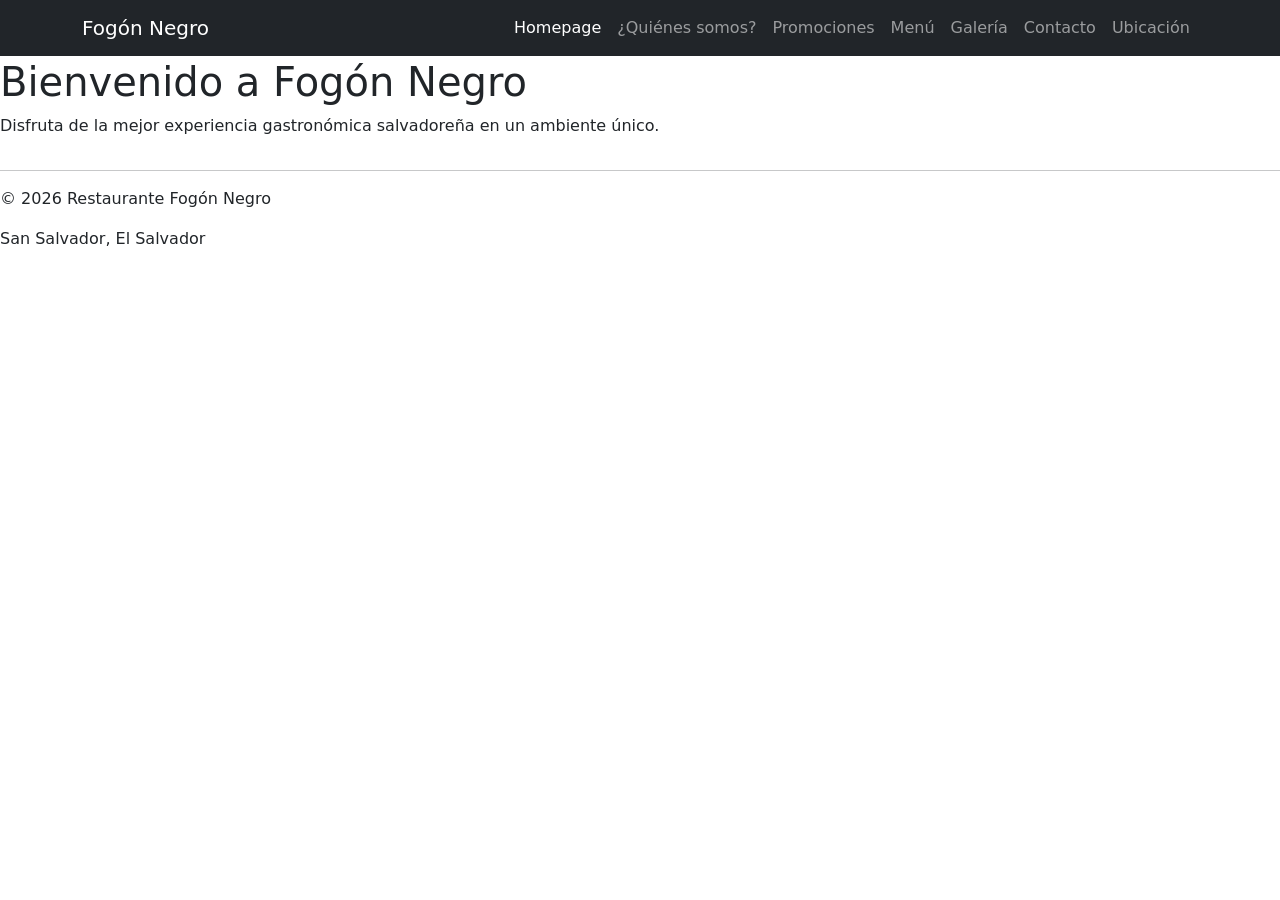
==== index.html @ 7ad45046 "Add files via upload" ====
<!DOCTYPE html>
<html lang="es">

<head>
<meta charset="UTF-8">
<title>Fogón Negro 🔥</title>
<link href="https://cdn.jsdelivr.net/npm/bootstrap@5.3.8/dist/css/bootstrap.min.css" rel="stylesheet">
</head>

<body>

<header>

<img src="img/logo.png" alt="Logo Fogón Negro" width="120">

<!--Abner Díaz Nav-->
<body class="d-flex flex-column min-vh-100">
    <nav class="navbar navbar-expand-lg navbar-dark bg-dark fixed-top">
  <div class="container">
    
    <a class="navbar-brand" href="index.html">Fogón Negro</a>

    <button class="navbar-toggler" type="button" 
        data-bs-toggle="collapse" 
        data-bs-target="#navbarNav">
        <span class="navbar-toggler-icon"></span>
    </button>

    <div class="collapse navbar-collapse" id="navbarNav">
      <ul class="navbar-nav ms-auto">
        <li class="nav-item">
          <a class="nav-link active" href="index.html">Homepage</a>
        </li>
        <li class="nav-item">
          <a class="nav-link" target="_blank" href="quienes-somos.html">¿Quiénes somos?</a>
        </li>
        <li class="nav-item">
          <a class="nav-link" target="_blank" href="promociones.html">Promociones</a>
        </li>
        <li class="nav-item">
          <a class="nav-link" target="_blank" href="menu.html">Menú</a>
        </li>
        <li class="nav-item">
          <a class="nav-link" target="_blank" href="galeria.html">Galería</a>
        </li>
        <li class="nav-item">
          <a class="nav-link" target="_blank" href="contacto.html">Contacto</a>
        </li>
        <li class="nav-item">
            <a class="nav-link" target="_blank" href="ubicación.html">Ubicación</a>
        </li>
      </ul>
    </div>

  </div>
</nav>

<hr> <!-- Separador visual después del menú de navegación -->

</header>

<h1>Bienvenido a Fogón Negro</h1>

<p>
Disfruta de la mejor experiencia gastronómica salvadoreña en un ambiente único.
</p>

<footer>

<hr>

<p>© 2026 Restaurante Fogón Negro</p>
<p>San Salvador, El Salvador</p>

</footer>

</body>
</html>
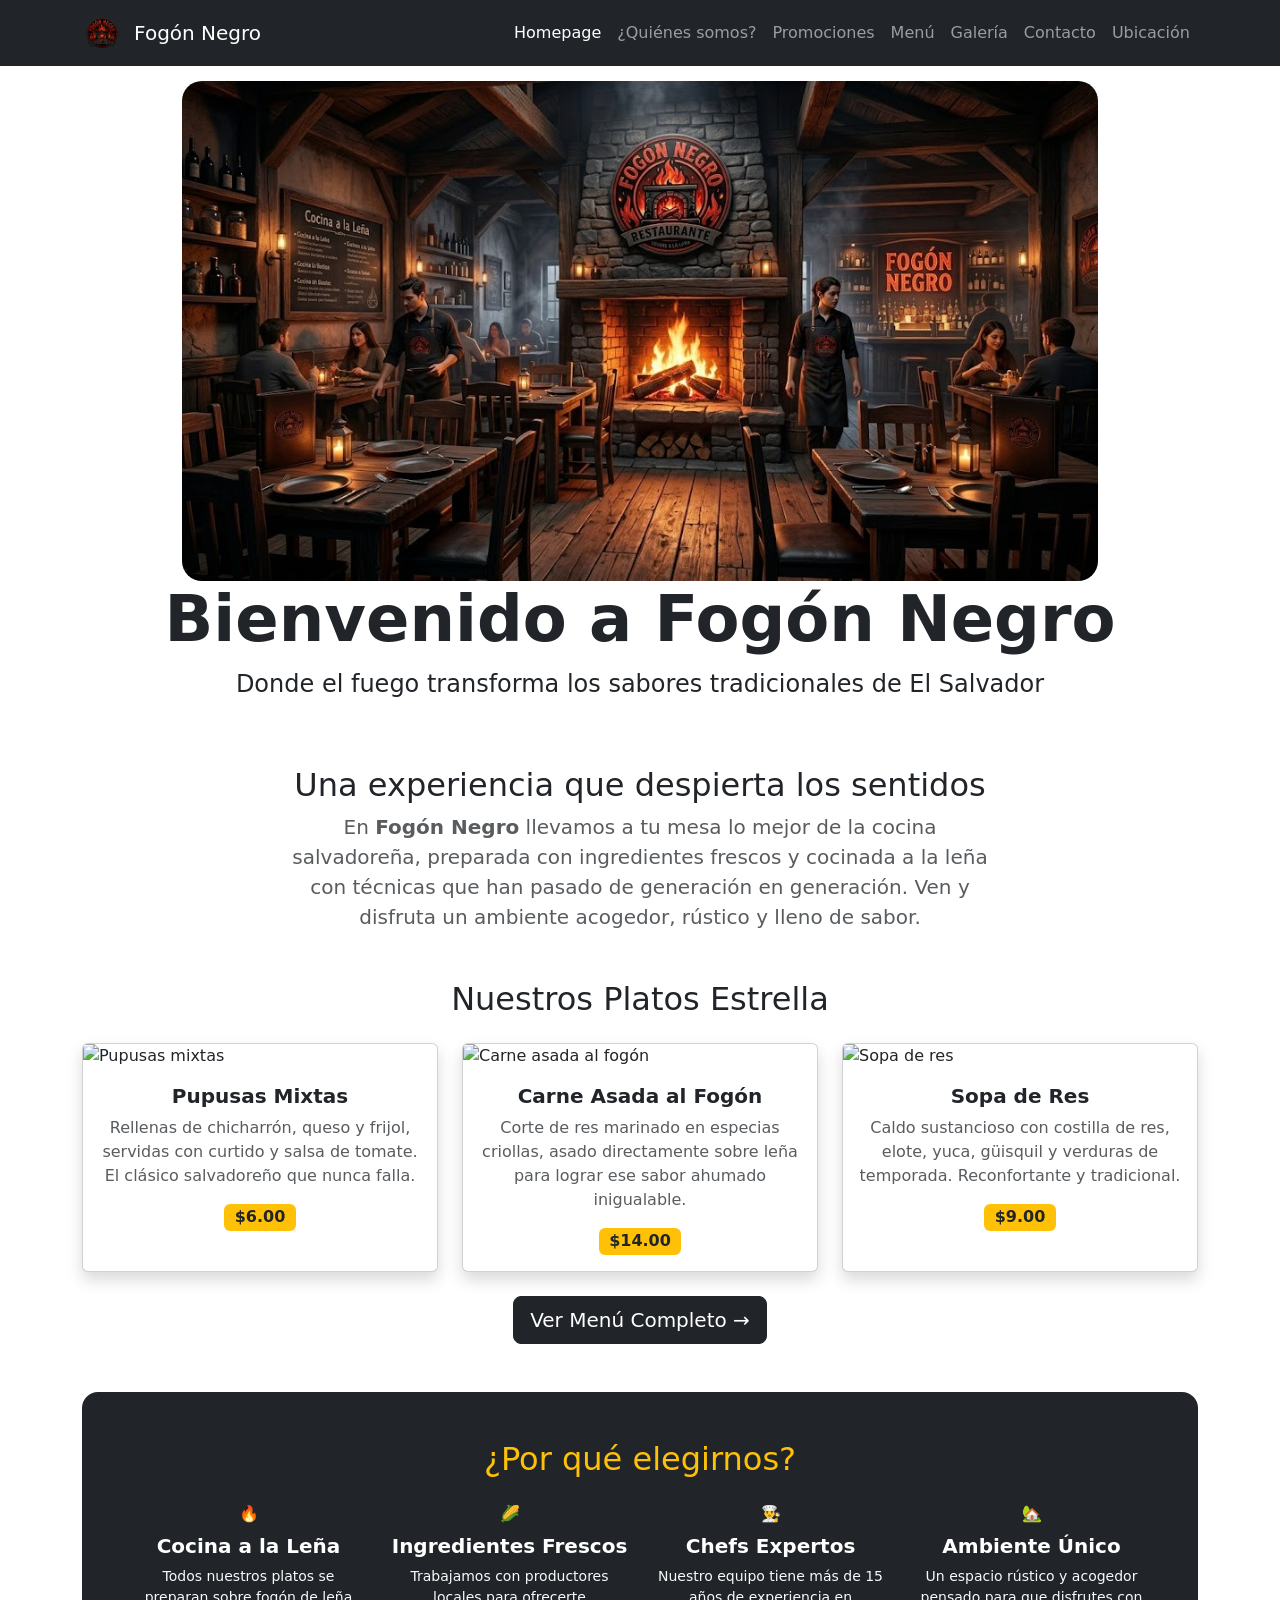
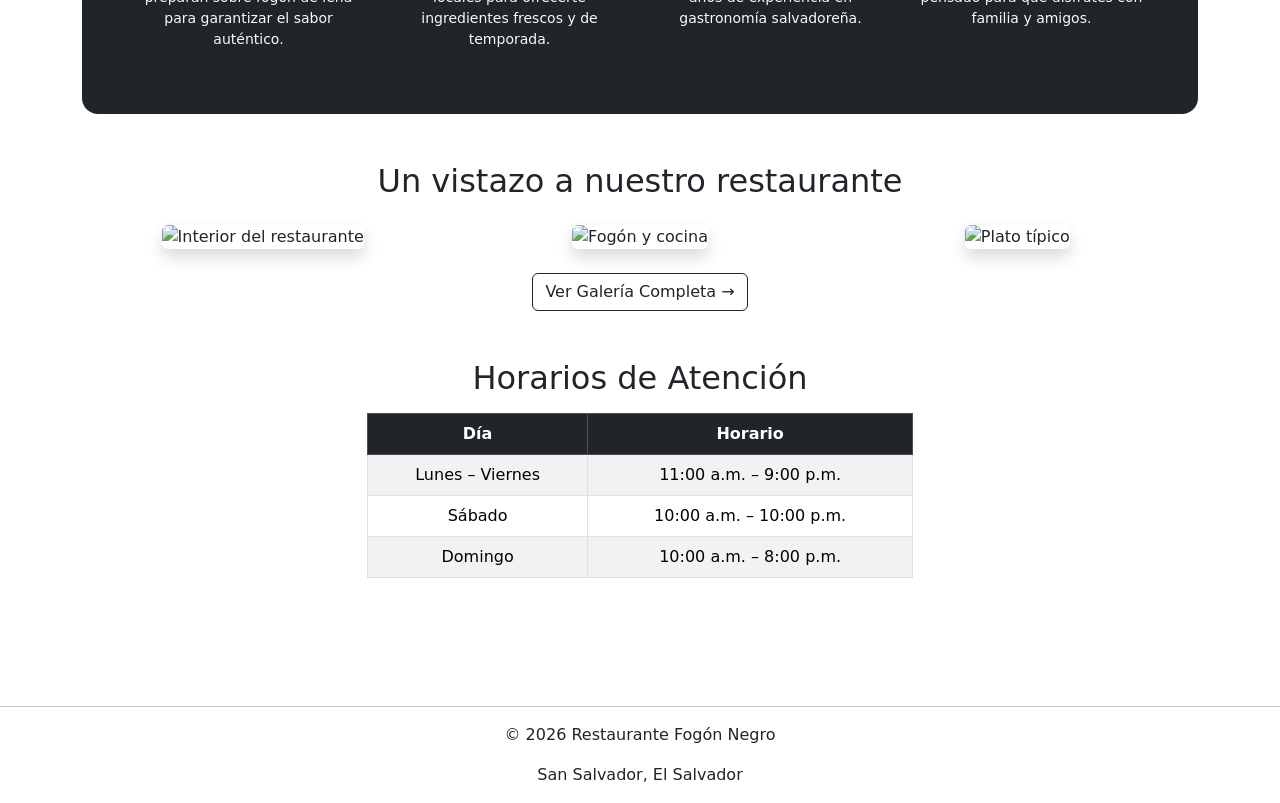
==== commit dae7b891: "Cambios" ====
--- a/index.html
+++ b/index.html
@@ -2,77 +2,187 @@
 <html lang="es">
 
 <head>
-<meta charset="UTF-8">
-<title>Fogón Negro 🔥</title>
-<link href="https://cdn.jsdelivr.net/npm/bootstrap@5.3.8/dist/css/bootstrap.min.css" rel="stylesheet">
+  <meta charset="UTF-8">
+  <meta name="viewport" content="width=device-width, initial-scale=1.0">
+  <title>Fogón Negro 🔥</title>
+  <link rel="icon" href="img/logo.png" type="image/png">
+  <link href="https://cdn.jsdelivr.net/npm/bootstrap@5.3.8/dist/css/bootstrap.min.css" rel="stylesheet">
+  <link href="https://fonts.googleapis.com/css2?family=Playfair+Display:wght@700;900&family=Lato:wght@300;400;700&display=swap" rel="stylesheet">
+  <link rel="stylesheet" href="css/estilos.css">
 </head>
 
-<body>
+<body class="d-flex flex-column min-vh-100">
+  <header>
+    <nav class="navbar navbar-expand-lg navbar-dark bg-dark fixed-top">
+      <div class="container">
+        <a class="navbar-brand d-flex align-items-center gap-2" href="index.html">
+        <img src="img/logo.png" alt="Logo Fogón Negro" height="40">
+        Fogón Negro
+        </a>
+        <button class="navbar-toggler" type="button"
+          data-bs-toggle="collapse"
+          data-bs-target="#navbarNav">
+          <span class="navbar-toggler-icon"></span>
+        </button>
+        <div class="collapse navbar-collapse" id="navbarNav">
+          <ul class="navbar-nav ms-auto">
+            <li class="nav-item"><a class="nav-link active" href="index.html">Homepage</a></li>
+            <li class="nav-item"><a class="nav-link" target="_blank" href="quienes-somos.html">¿Quiénes somos?</a></li>
+            <li class="nav-item"><a class="nav-link" target="_blank" href="promociones.html">Promociones</a></li>
+            <li class="nav-item"><a class="nav-link" target="_blank" href="menu.html">Menú</a></li>
+            <li class="nav-item"><a class="nav-link" target="_blank" href="galeria.html">Galería</a></li>
+            <li class="nav-item"><a class="nav-link" target="_blank" href="contacto.html">Contacto</a></li>
+            <li class="nav-item"><a class="nav-link" target="_blank" href="ubicación.html">Ubicación</a></li>
+          </ul>
+        </div>
+      </div>
+    </nav>
+    <hr>
+  </header>
+  <br>
+  <br>
 
-<header>
+  <!-- HERO SECTION -->
+  <section class="hero-section text-center">
+    <div class="hero-overlay">
+    <img src="img/hero-portada.jpg" 
+     class="img-fluid w-80" id="portada"
+     style="border-radius: 20px 20px 20px 20px; max-height: 500px; object-fit: cover;"
+     alt="Interior Fogón Negro">
+      <div class="hero-texto">
+        <h1 class="display-3 fw-bold">Bienvenido a Fogón Negro</h1>
+        <p class="lead fs-4">Donde el fuego transforma los sabores tradicionales de El Salvador</p>
+      </div>
+    </div>
+  </section>
 
-<img src="img/logo.png" alt="Logo Fogón Negro" width="120">
+  <div class="container my-5">
 
-<!--Abner Díaz Nav-->
-<body class="d-flex flex-column min-vh-100">
-    <nav class="navbar navbar-expand-lg navbar-dark bg-dark fixed-top">
-  <div class="container">
-    
-    <a class="navbar-brand" href="index.html">Fogón Negro</a>
+    <!-- BIENVENIDA -->
+    <section class="text-center mb-5">
+      <h2 class="section-title">Una experiencia que despierta los sentidos</h2>
+      <p class="fs-5 text-muted mx-auto" style="max-width:700px;">
+        En <strong>Fogón Negro</strong> llevamos a tu mesa lo mejor de la cocina salvadoreña,
+        preparada con ingredientes frescos y cocinada a la leña con técnicas que han pasado de
+        generación en generación. Ven y disfruta un ambiente acogedor, rústico y lleno de sabor.
+      </p>
+    </section>
 
-    <button class="navbar-toggler" type="button" 
-        data-bs-toggle="collapse" 
-        data-bs-target="#navbarNav">
-        <span class="navbar-toggler-icon"></span>
-    </button>
+    <!-- DESTACADOS -->
+    <section class="mb-5">
+      <h2 class="section-title text-center mb-4">Nuestros Platos Estrella</h2>
+      <div class="row g-4 justify-content-center">
 
-    <div class="collapse navbar-collapse" id="navbarNav">
-      <ul class="navbar-nav ms-auto">
-        <li class="nav-item">
-          <a class="nav-link active" href="index.html">Homepage</a>
-        </li>
-        <li class="nav-item">
-          <a class="nav-link" target="_blank" href="quienes-somos.html">¿Quiénes somos?</a>
-        </li>
-        <li class="nav-item">
-          <a class="nav-link" target="_blank" href="promociones.html">Promociones</a>
-        </li>
-        <li class="nav-item">
-          <a class="nav-link" target="_blank" href="menu.html">Menú</a>
-        </li>
-        <li class="nav-item">
-          <a class="nav-link" target="_blank" href="galeria.html">Galería</a>
-        </li>
-        <li class="nav-item">
-          <a class="nav-link" target="_blank" href="contacto.html">Contacto</a>
-        </li>
-        <li class="nav-item">
-            <a class="nav-link" target="_blank" href="ubicación.html">Ubicación</a>
-        </li>
-      </ul>
-    </div>
+        <div class="col-md-4">
+          <div class="card h-100 shadow plato-card">
+            <img src="img/comidas/pupusas.jpg" class="card-img-top" alt="Pupusas mixtas">
+            <div class="card-body text-center">
+              <h5 class="card-title fw-bold">Pupusas Mixtas</h5>
+              <p class="card-text text-muted">Rellenas de chicharrón, queso y frijol, servidas con curtido y salsa de tomate. El clásico salvadoreño que nunca falla.</p>
+              <span class="badge bg-warning text-dark fs-6">$6.00</span>
+            </div>
+          </div>
+        </div>
+
+        <div class="col-md-4">
+          <div class="card h-100 shadow plato-card">
+            <img src="img/comidas/carneAsada.jpg" class="card-img-top" alt="Carne asada al fogón">
+            <div class="card-body text-center">
+              <h5 class="card-title fw-bold">Carne Asada al Fogón</h5>
+              <p class="card-text text-muted">Corte de res marinado en especias criollas, asado directamente sobre leña para lograr ese sabor ahumado inigualable.</p>
+              <span class="badge bg-warning text-dark fs-6">$14.00</span>
+            </div>
+          </div>
+        </div>
+
+        <div class="col-md-4">
+          <div class="card h-100 shadow plato-card">
+            <img src="img/comidas/sopa-de-res.jpg" class="card-img-top" alt="Sopa de res">
+            <div class="card-body text-center">
+              <h5 class="card-title fw-bold">Sopa de Res</h5>
+              <p class="card-text text-muted">Caldo sustancioso con costilla de res, elote, yuca, güisquil y verduras de temporada. Reconfortante y tradicional.</p>
+              <span class="badge bg-warning text-dark fs-6">$9.00</span>
+            </div>
+          </div>
+        </div>
+
+      </div>
+      <div class="text-center mt-4">
+        <a href="menu.html" class="btn btn-dark btn-lg">Ver Menú Completo →</a>
+      </div>
+    </section>
+
+    <!-- POR QUÉ ELEGIRNOS -->
+    <section class="bg-dark text-white rounded-4 p-5 mb-5">
+      <h2 class="section-title text-center text-warning mb-4">¿Por qué elegirnos?</h2>
+      <div class="row text-center g-4">
+        <div class="col-md-3">
+          <div class="icono-feature mb-2">🔥</div>
+          <h5 class="fw-bold">Cocina a la Leña</h5>
+          <p class="text-light small">Todos nuestros platos se preparan sobre fogón de leña para garantizar el sabor auténtico.</p>
+        </div>
+        <div class="col-md-3">
+          <div class="icono-feature mb-2">🌽</div>
+          <h5 class="fw-bold">Ingredientes Frescos</h5>
+          <p class="text-light small">Trabajamos con productores locales para ofrecerte ingredientes frescos y de temporada.</p>
+        </div>
+        <div class="col-md-3">
+          <div class="icono-feature mb-2">👨‍🍳</div>
+          <h5 class="fw-bold">Chefs Expertos</h5>
+          <p class="text-light small">Nuestro equipo tiene más de 15 años de experiencia en gastronomía salvadoreña.</p>
+        </div>
+        <div class="col-md-3">
+          <div class="icono-feature mb-2">🏡</div>
+          <h5 class="fw-bold">Ambiente Único</h5>
+          <p class="text-light small">Un espacio rústico y acogedor pensado para que disfrutes con familia y amigos.</p>
+        </div>
+      </div>
+    </section>
+
+    <!-- GALERÍA PREVIA -->
+    <section class="mb-5 text-center">
+      <h2 class="section-title mb-4">Un vistazo a nuestro restaurante</h2>
+      <div class="row g-3">
+        <div class="col-md-4">
+          <img src="img/galeria/restaurante1.jpg" class="img-fluid rounded shadow" alt="Interior del restaurante">
+        </div>
+        <div class="col-md-4">
+          <img src="img/galeria/restaurante2.jpg" class="img-fluid rounded shadow" alt="Fogón y cocina">
+        </div>
+        <div class="col-md-4">
+          <img src="img/galeria/plato1.jpg" class="img-fluid rounded shadow" alt="Plato típico">
+        </div>
+      </div>
+      <a href="galeria.html" class="btn btn-outline-dark mt-4">Ver Galería Completa →</a>
+    </section>
+
+    <!-- HORARIOS -->
+    <section class="text-center mb-5">
+      <h2 class="section-title mb-3">Horarios de Atención</h2>
+      <div class="row justify-content-center">
+        <div class="col-md-6">
+          <table class="table table-bordered table-striped">
+            <thead class="table-dark">
+              <tr><th>Día</th><th>Horario</th></tr>
+            </thead>
+            <tbody>
+              <tr><td>Lunes – Viernes</td><td>11:00 a.m. – 9:00 p.m.</td></tr>
+              <tr><td>Sábado</td><td>10:00 a.m. – 10:00 p.m.</td></tr>
+              <tr><td>Domingo</td><td>10:00 a.m. – 8:00 p.m.</td></tr>
+            </tbody>
+          </table>
+        </div>
+      </div>
+    </section>
 
   </div>
-</nav>
 
-<hr> <!-- Separador visual después del menú de navegación -->
+  <footer class="mt-auto">
+    <hr>
+    <p class="text-center">© 2026 Restaurante Fogón Negro</p>
+    <p class="text-center">San Salvador, El Salvador</p>
+  </footer>
 
-</header>
-
-<h1>Bienvenido a Fogón Negro</h1>
-
-<p>
-Disfruta de la mejor experiencia gastronómica salvadoreña en un ambiente único.
-</p>
-
-<footer>
-
-<hr>
-
-<p>© 2026 Restaurante Fogón Negro</p>
-<p>San Salvador, El Salvador</p>
-
-</footer>
-
+  <script src="https://cdn.jsdelivr.net/npm/bootstrap@5.3.8/dist/js/bootstrap.bundle.min.js"></script>
 </body>
-</html>
+</html>
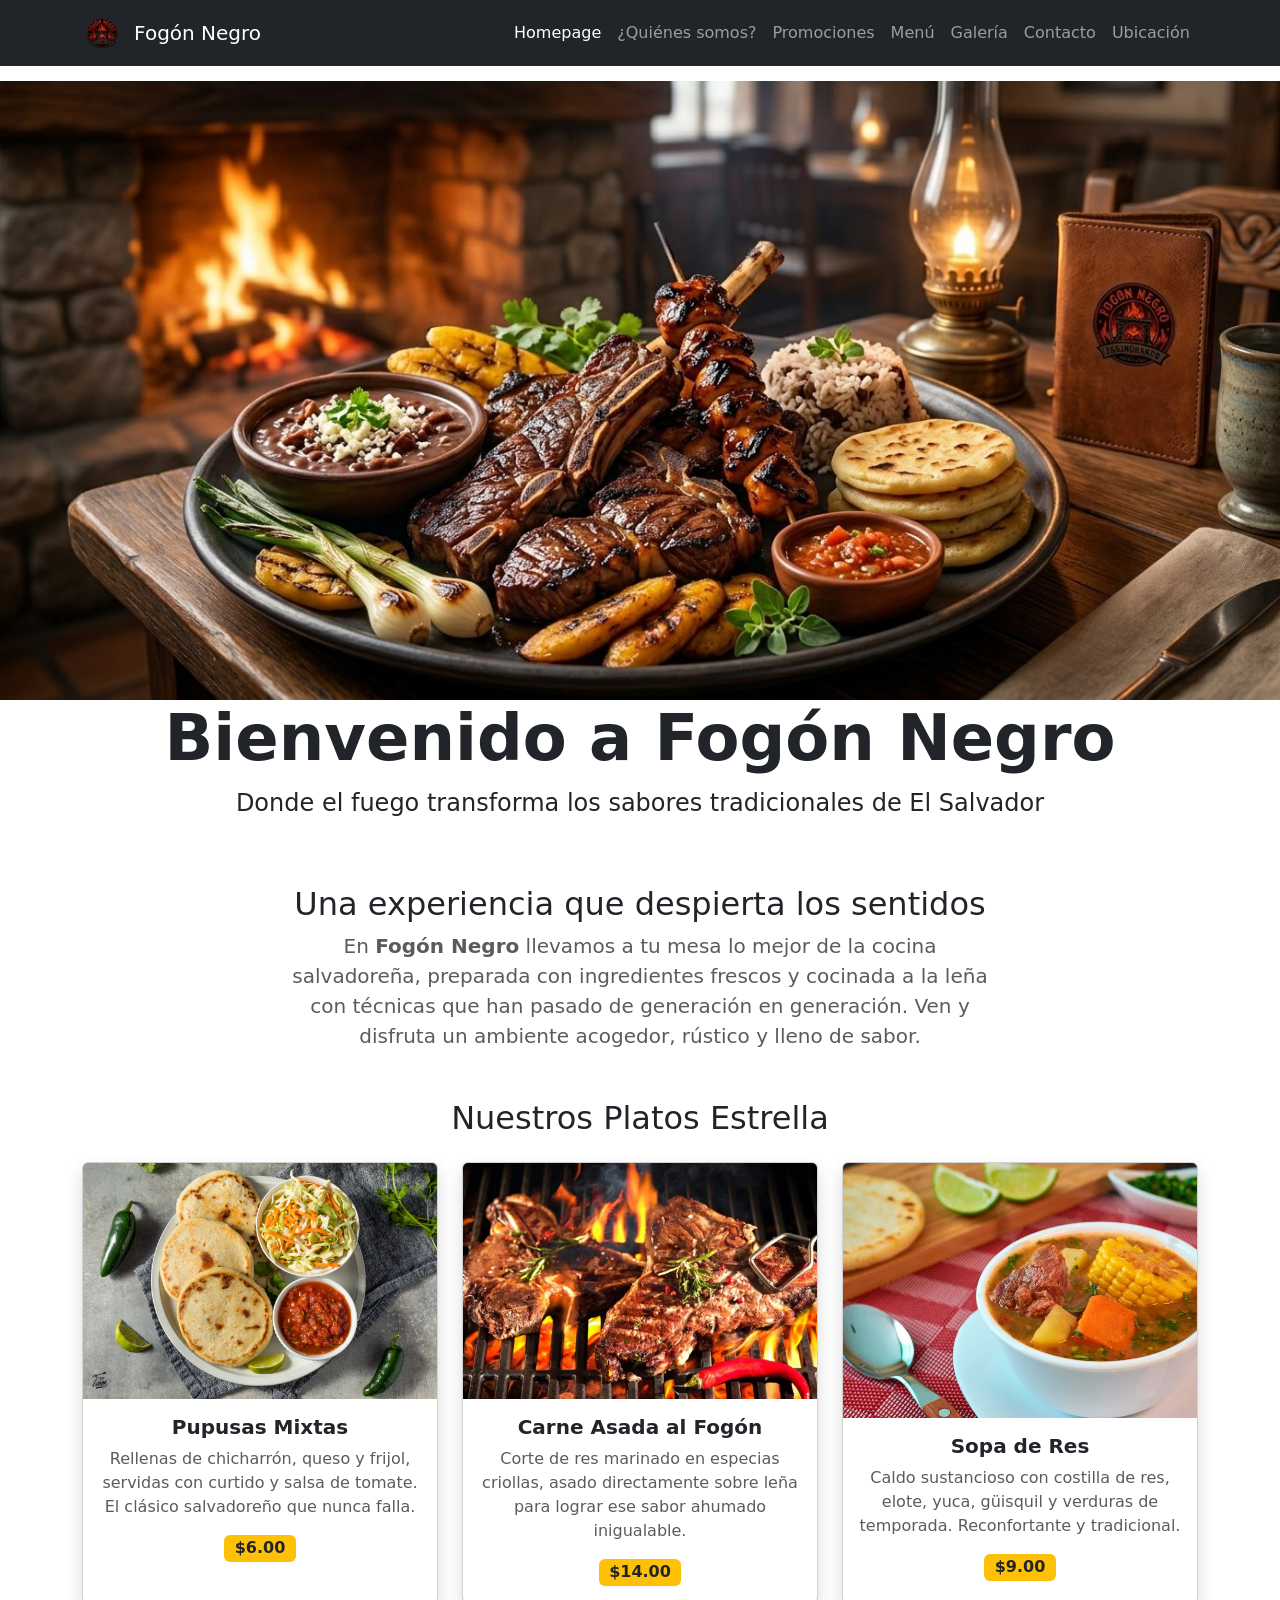
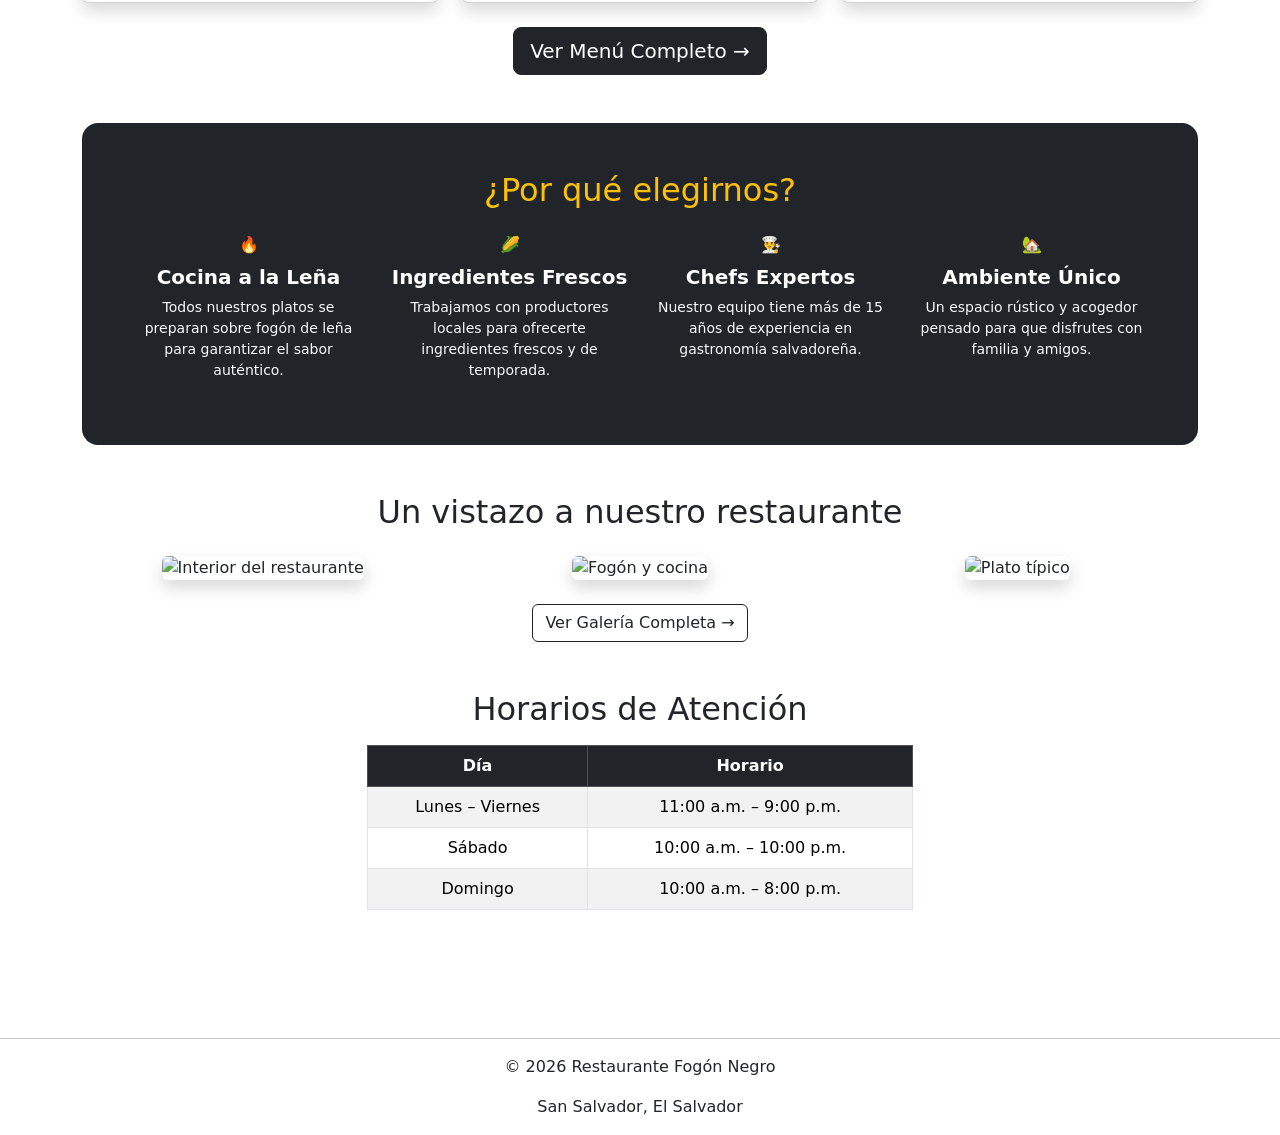
==== commit 0a34aad3: "Cambios" ====
--- a/index.html
+++ b/index.html
@@ -5,10 +5,10 @@
   <meta charset="UTF-8">
   <meta name="viewport" content="width=device-width, initial-scale=1.0">
   <title>Fogón Negro 🔥</title>
-  <link rel="icon" href="img/logo.png" type="image/png">
+  <link rel="icon" href="img/homepage/logo.png" type="image/png">
   <link href="https://cdn.jsdelivr.net/npm/bootstrap@5.3.8/dist/css/bootstrap.min.css" rel="stylesheet">
   <link href="https://fonts.googleapis.com/css2?family=Playfair+Display:wght@700;900&family=Lato:wght@300;400;700&display=swap" rel="stylesheet">
-  <link rel="stylesheet" href="css/estilos.css">
+  <link rel="stylesheet" href="style.css">
 </head>
 
 <body class="d-flex flex-column min-vh-100">
@@ -16,7 +16,7 @@
     <nav class="navbar navbar-expand-lg navbar-dark bg-dark fixed-top">
       <div class="container">
         <a class="navbar-brand d-flex align-items-center gap-2" href="index.html">
-        <img src="img/logo.png" alt="Logo Fogón Negro" height="40">
+        <img src="img/homepage/logo.png" alt="Logo Fogón Negro" height="40">
         Fogón Negro
         </a>
         <button class="navbar-toggler" type="button"
@@ -45,10 +45,7 @@
   <!-- HERO SECTION -->
   <section class="hero-section text-center">
     <div class="hero-overlay">
-    <img src="img/hero-portada.jpg" 
-     class="img-fluid w-80" id="portada"
-     style="border-radius: 20px 20px 20px 20px; max-height: 500px; object-fit: cover;"
-     alt="Interior Fogón Negro">
+    <img src="img/homepage/hero-portada.jpg" id="hero-portada" class="img-fluid w-80" alt="Interior Fogón Negro">
       <div class="hero-texto">
         <h1 class="display-3 fw-bold">Bienvenido a Fogón Negro</h1>
         <p class="lead fs-4">Donde el fuego transforma los sabores tradicionales de El Salvador</p>
@@ -75,7 +72,7 @@
 
         <div class="col-md-4">
           <div class="card h-100 shadow plato-card">
-            <img src="img/comidas/pupusas.jpg" class="card-img-top" alt="Pupusas mixtas">
+            <img src="img/menu/pupusas.jpg" class="card-img-top" alt="Pupusas mixtas">
             <div class="card-body text-center">
               <h5 class="card-title fw-bold">Pupusas Mixtas</h5>
               <p class="card-text text-muted">Rellenas de chicharrón, queso y frijol, servidas con curtido y salsa de tomate. El clásico salvadoreño que nunca falla.</p>
@@ -86,7 +83,7 @@
 
         <div class="col-md-4">
           <div class="card h-100 shadow plato-card">
-            <img src="img/comidas/carneAsada.jpg" class="card-img-top" alt="Carne asada al fogón">
+            <img src="img/menu/carneAsada.jpg" class="card-img-top" alt="Carne asada al fogón">
             <div class="card-body text-center">
               <h5 class="card-title fw-bold">Carne Asada al Fogón</h5>
               <p class="card-text text-muted">Corte de res marinado en especias criollas, asado directamente sobre leña para lograr ese sabor ahumado inigualable.</p>
@@ -97,7 +94,7 @@
 
         <div class="col-md-4">
           <div class="card h-100 shadow plato-card">
-            <img src="img/comidas/sopa-de-res.jpg" class="card-img-top" alt="Sopa de res">
+            <img src="img/menu/sopa-de-res.jpg" class="card-img-top" alt="Sopa de res">
             <div class="card-body text-center">
               <h5 class="card-title fw-bold">Sopa de Res</h5>
               <p class="card-text text-muted">Caldo sustancioso con costilla de res, elote, yuca, güisquil y verduras de temporada. Reconfortante y tradicional.</p>
--- a/style.css
+++ b/style.css
@@ -0,0 +1,3 @@
+#hero-portada {
+    height: 20%;
+}
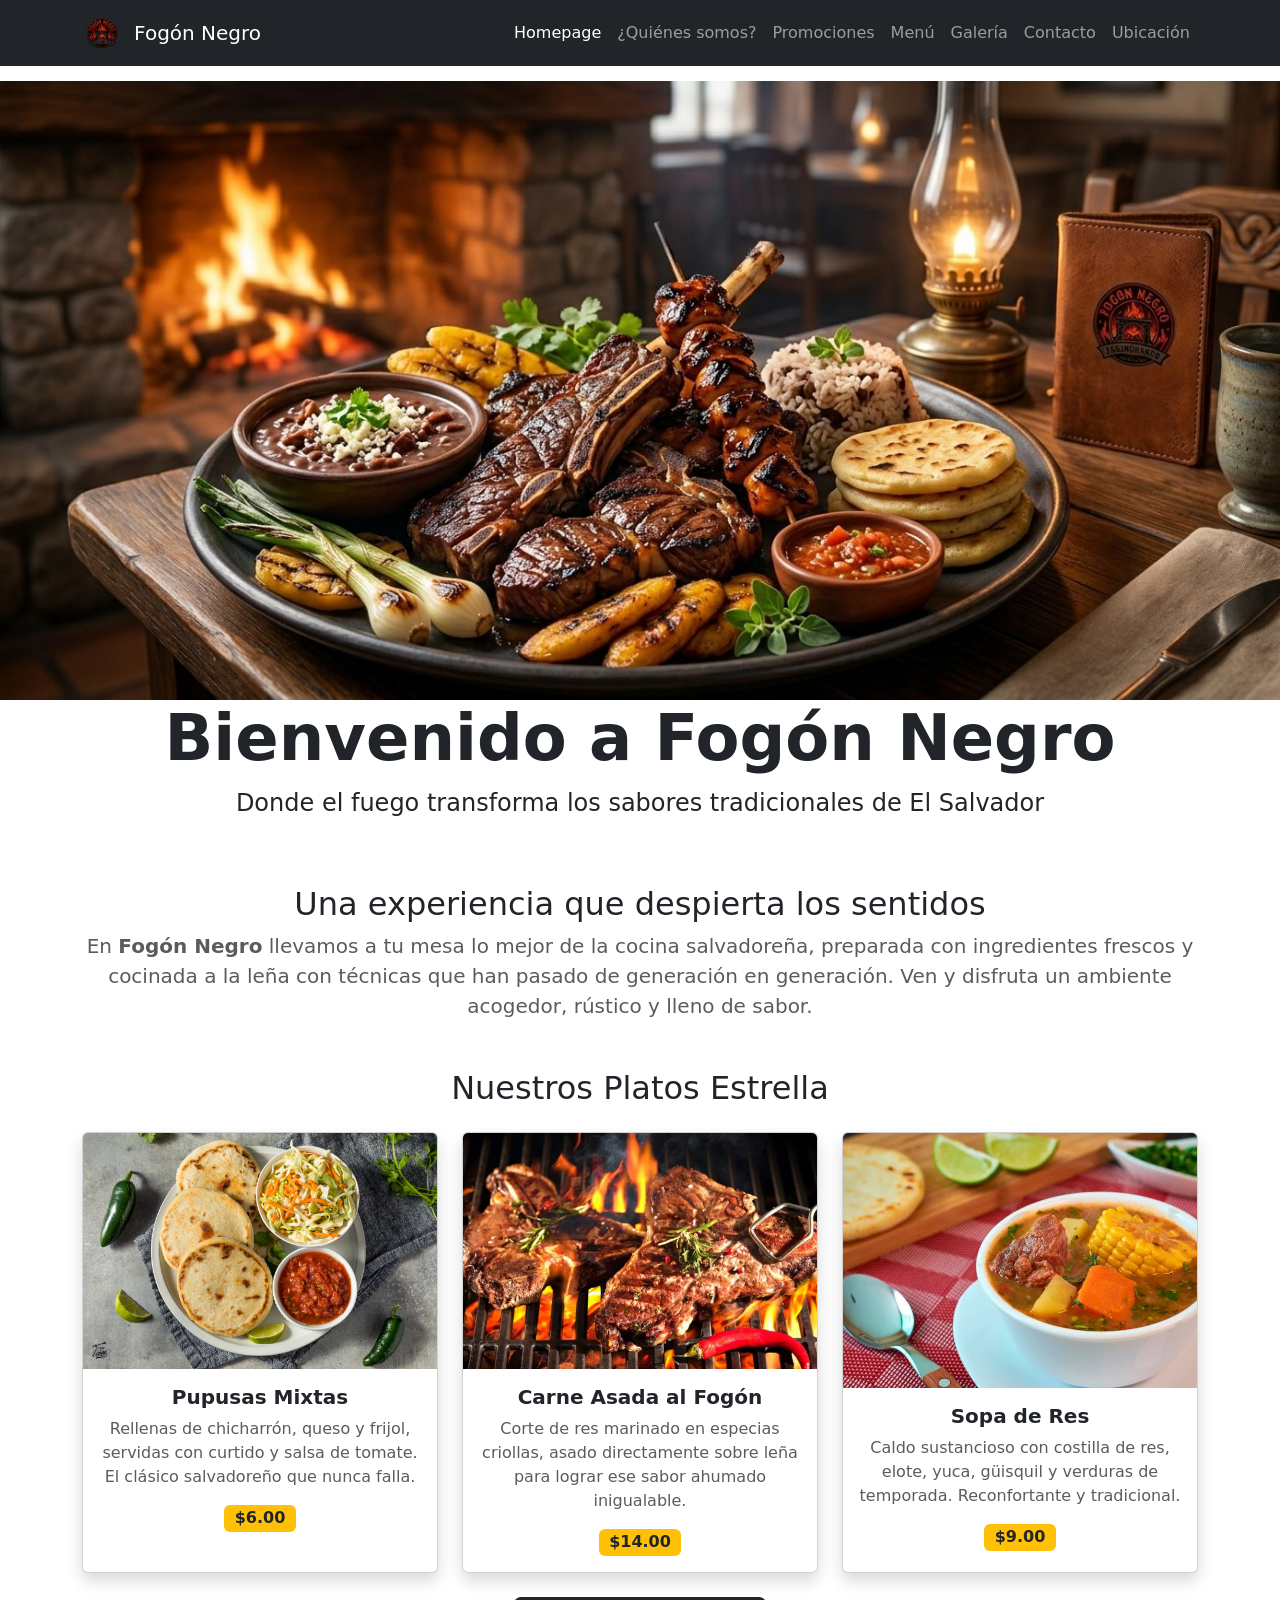
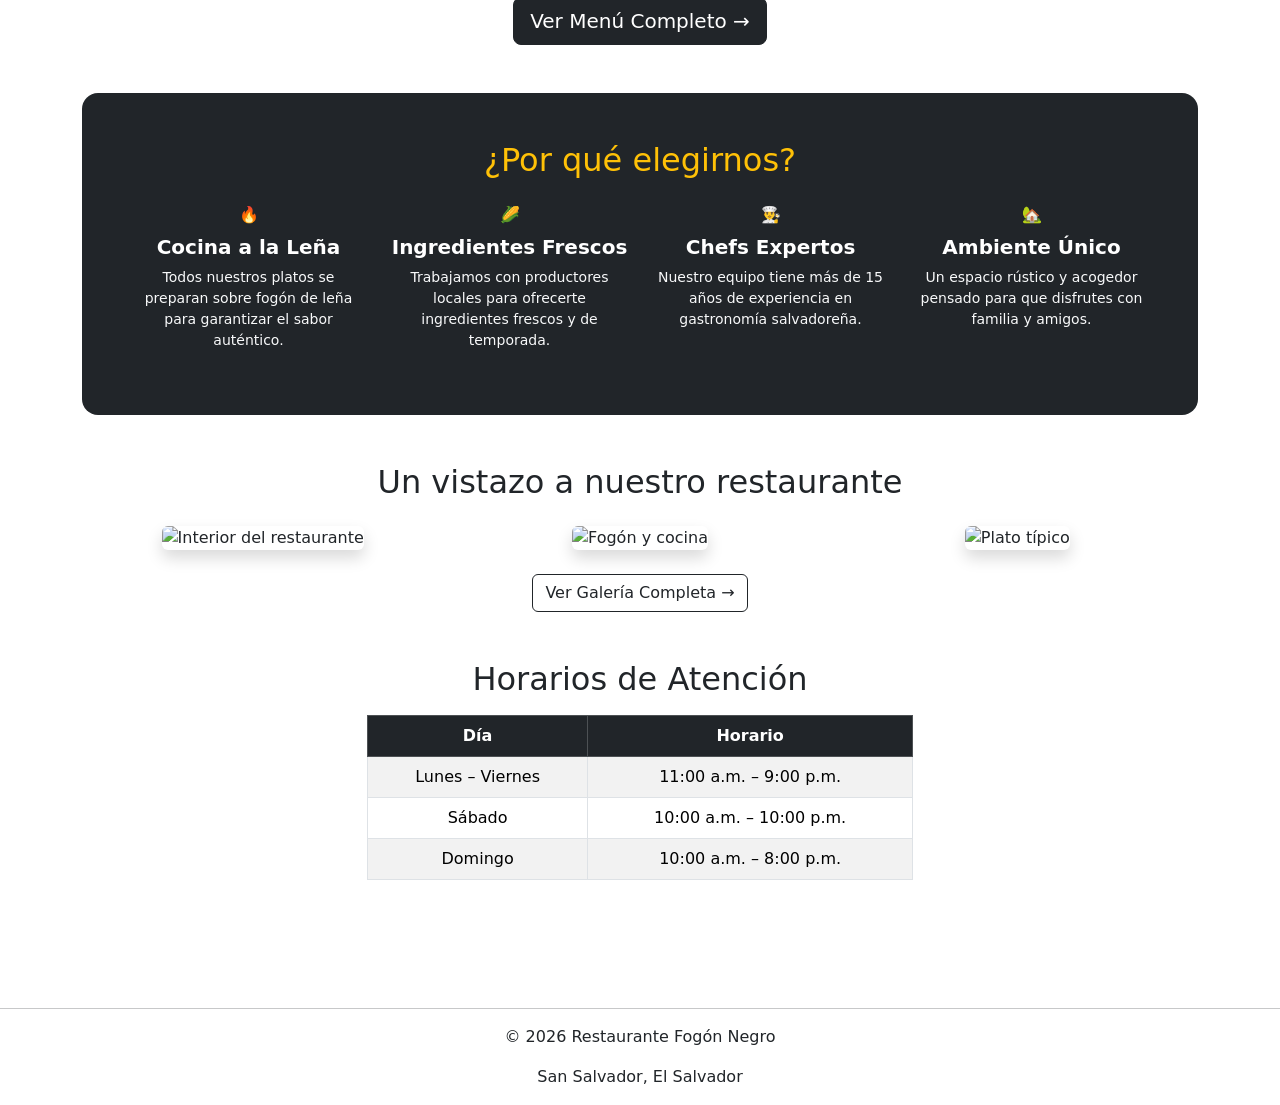
==== commit 05dd7678: "Cambios Abner" ====
--- a/index.html
+++ b/index.html
@@ -13,6 +13,7 @@
 
 <body class="d-flex flex-column min-vh-100">
   <header>
+    <!--Abner Díaz-->
     <nav class="navbar navbar-expand-lg navbar-dark bg-dark fixed-top">
       <div class="container">
         <a class="navbar-brand d-flex align-items-center gap-2" href="index.html">
@@ -58,7 +59,7 @@
     <!-- BIENVENIDA -->
     <section class="text-center mb-5">
       <h2 class="section-title">Una experiencia que despierta los sentidos</h2>
-      <p class="fs-5 text-muted mx-auto" style="max-width:700px;">
+      <p class="fs-5 text-muted mx-auto">
         En <strong>Fogón Negro</strong> llevamos a tu mesa lo mejor de la cocina salvadoreña,
         preparada con ingredientes frescos y cocinada a la leña con técnicas que han pasado de
         generación en generación. Ven y disfruta un ambiente acogedor, rústico y lleno de sabor.
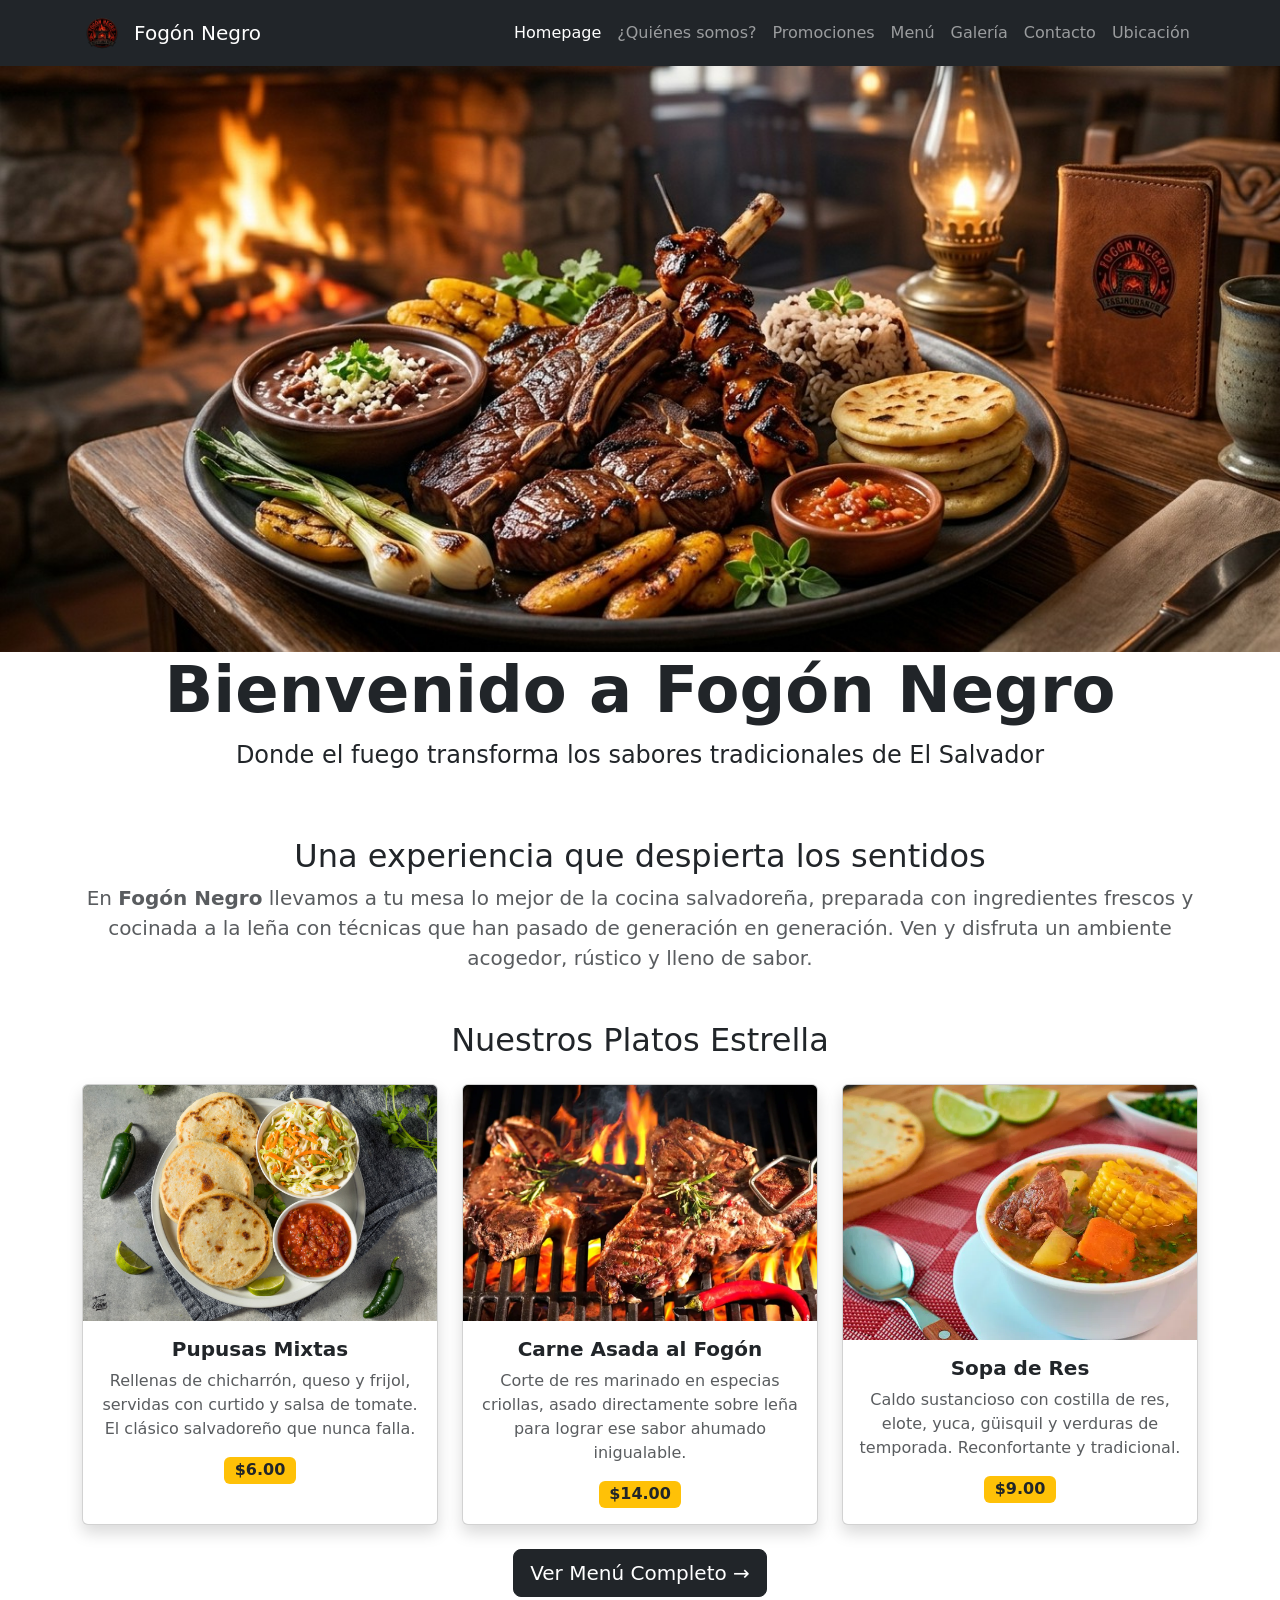
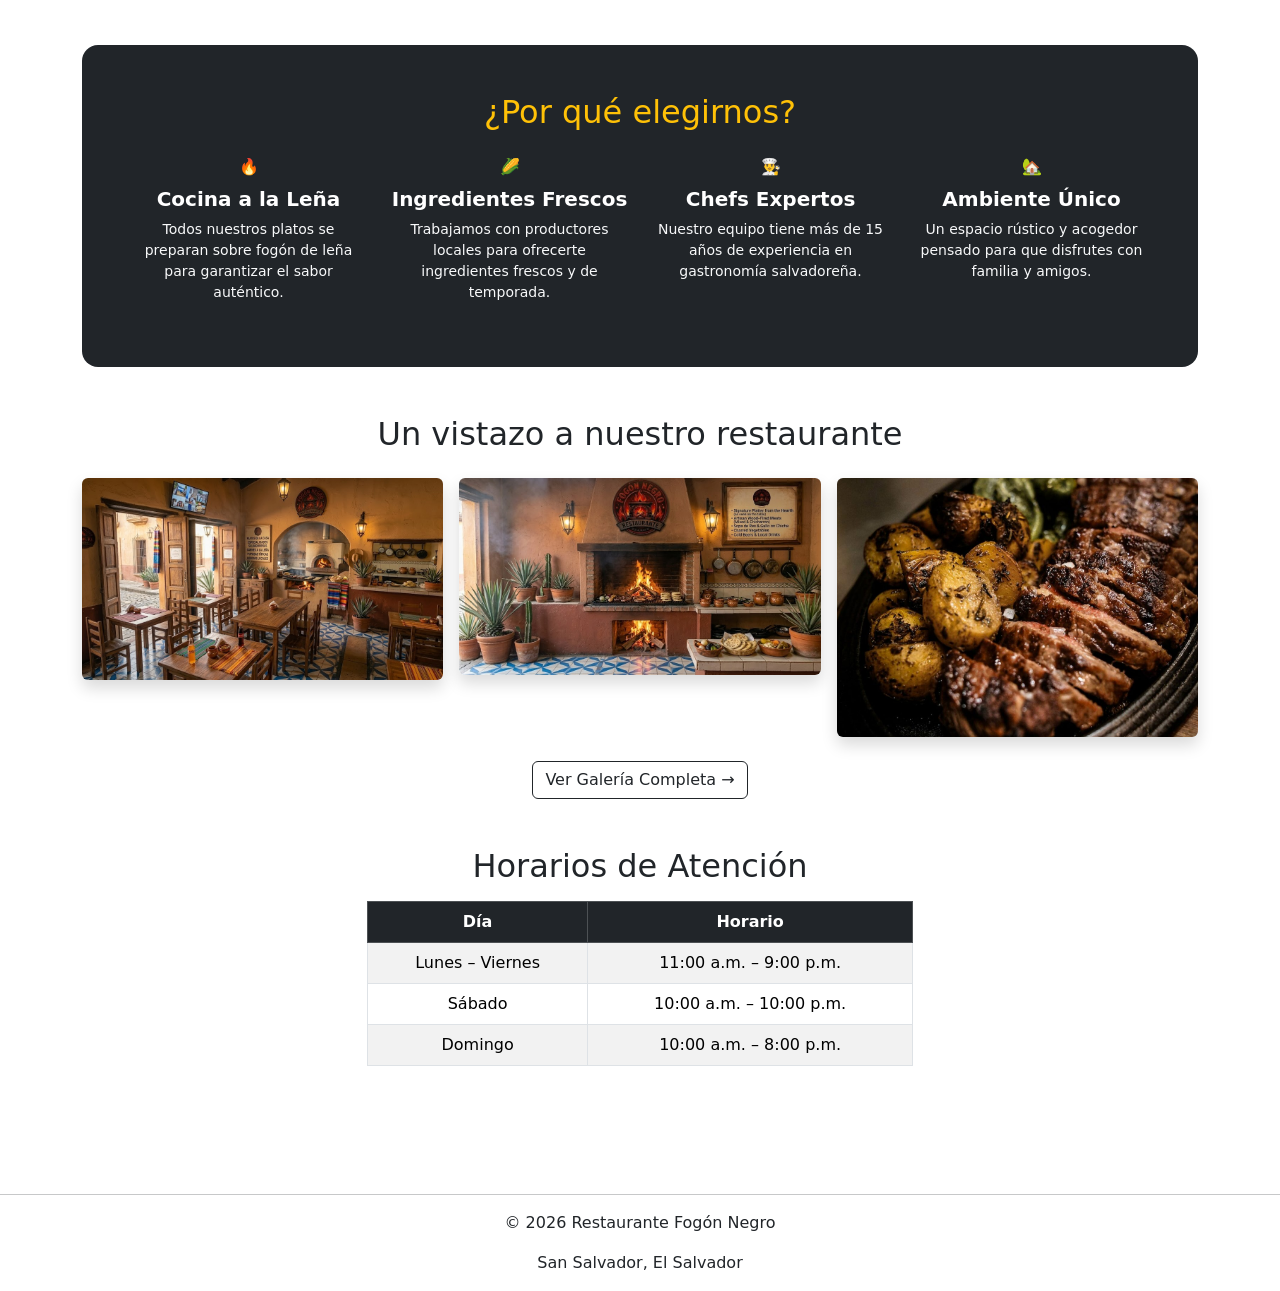
==== commit 363494db: "Cambios Abner" ====
--- a/index.html
+++ b/index.html
@@ -40,8 +40,6 @@
     </nav>
     <hr>
   </header>
-  <br>
-  <br>
 
   <!-- HERO SECTION -->
   <section class="hero-section text-center">
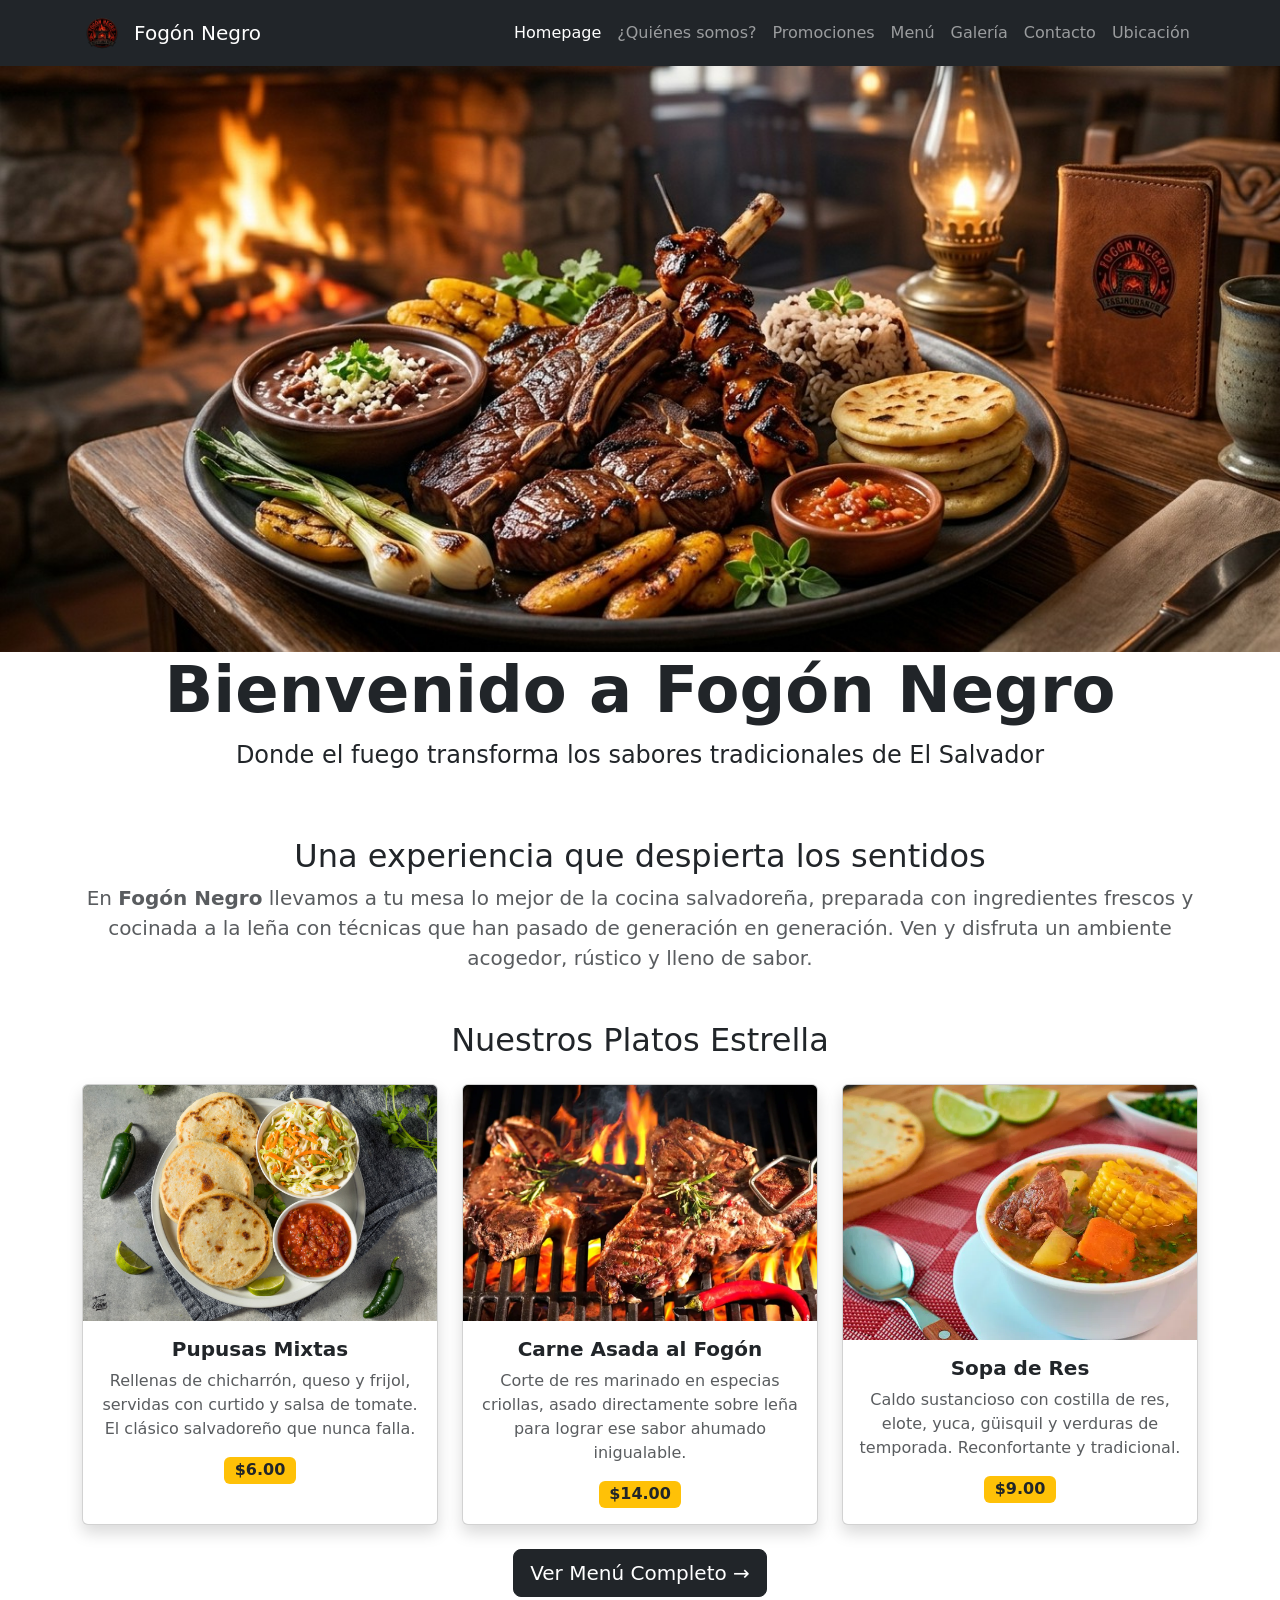
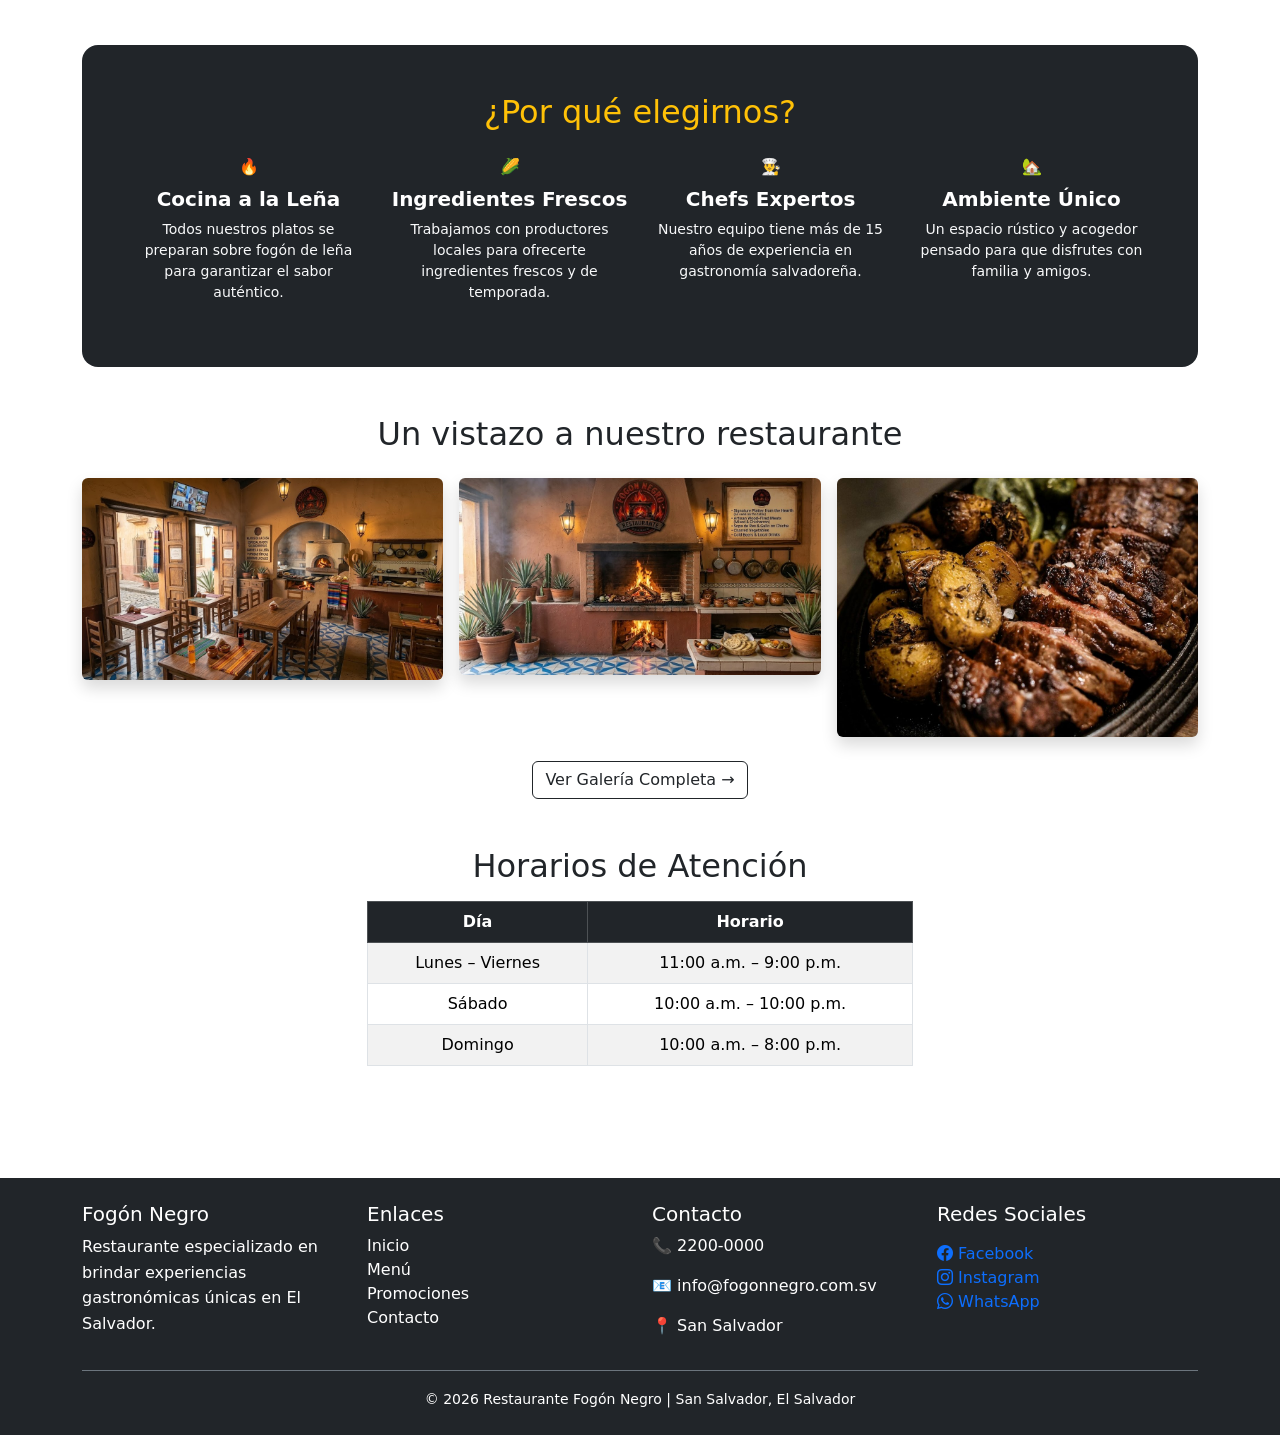
==== commit 26324cf9: "Cambios" ====
--- a/index.html
+++ b/index.html
@@ -7,7 +7,9 @@
   <title>Fogón Negro 🔥</title>
   <link rel="icon" href="img/homepage/logo.png" type="image/png">
   <link href="https://cdn.jsdelivr.net/npm/bootstrap@5.3.8/dist/css/bootstrap.min.css" rel="stylesheet">
+  <link href="https://cdn.jsdelivr.net/npm/bootstrap-icons@1.11.3/font/bootstrap-icons.css" rel="stylesheet">
   <link href="https://fonts.googleapis.com/css2?family=Playfair+Display:wght@700;900&family=Lato:wght@300;400;700&display=swap" rel="stylesheet">
+  <script src="https://cdn.jsdelivr.net/npm/bootstrap@5.3.8/dist/js/bootstrap.bundle.min.js"></script>
   <link rel="stylesheet" href="style.css">
 </head>
 
@@ -71,7 +73,7 @@
 
         <div class="col-md-4">
           <div class="card h-100 shadow plato-card">
-            <img src="img/menu/pupusas.jpg" class="card-img-top" alt="Pupusas mixtas">
+            <img src="img/menu/pupusas.jpg" class="card-img-top img-home" alt="Pupusas mixtas">
             <div class="card-body text-center">
               <h5 class="card-title fw-bold">Pupusas Mixtas</h5>
               <p class="card-text text-muted">Rellenas de chicharrón, queso y frijol, servidas con curtido y salsa de tomate. El clásico salvadoreño que nunca falla.</p>
@@ -82,7 +84,7 @@
 
         <div class="col-md-4">
           <div class="card h-100 shadow plato-card">
-            <img src="img/menu/carneAsada.jpg" class="card-img-top" alt="Carne asada al fogón">
+            <img src="img/menu/carneAsada.jpg" class="card-img-top img-home" alt="Carne asada al fogón">
             <div class="card-body text-center">
               <h5 class="card-title fw-bold">Carne Asada al Fogón</h5>
               <p class="card-text text-muted">Corte de res marinado en especias criollas, asado directamente sobre leña para lograr ese sabor ahumado inigualable.</p>
@@ -93,7 +95,7 @@
 
         <div class="col-md-4">
           <div class="card h-100 shadow plato-card">
-            <img src="img/menu/sopa-de-res.jpg" class="card-img-top" alt="Sopa de res">
+            <img src="img/menu/sopa-de-res.jpg" class="card-img-top img-home" alt="Sopa de res">
             <div class="card-body text-center">
               <h5 class="card-title fw-bold">Sopa de Res</h5>
               <p class="card-text text-muted">Caldo sustancioso con costilla de res, elote, yuca, güisquil y verduras de temporada. Reconfortante y tradicional.</p>
@@ -172,13 +174,67 @@
     </section>
 
   </div>
-
-  <footer class="mt-auto">
-    <hr>
-    <p class="text-center">© 2026 Restaurante Fogón Negro</p>
-    <p class="text-center">San Salvador, El Salvador</p>
-  </footer>
-
-  <script src="https://cdn.jsdelivr.net/npm/bootstrap@5.3.8/dist/js/bootstrap.bundle.min.js"></script>
+  <!--Abner Díaz-->
+  <footer class="bg-dark text-white py-4">
+    <div class="container">
+        <div class="row text-center text-md-start">
+
+            <!--DESCRIPCIÓN -->
+            <div class="col-md-3 mb-3">
+                <h5>Fogón Negro</h5>
+                <p class="descripcion">
+                    Restaurante especializado en brindar experiencias gastronómicas únicas en El Salvador.
+                </p>
+            </div>
+
+            <!--ENLACES -->
+            <div class="col-md-3 mb-3">
+                <h5>Enlaces</h5>
+                <ul class="list-unstyled">
+                    <li><a href="index.html" class="text-white text-decoration-none">Inicio</a></li>
+                    <li><a href="menu.html" class="text-white text-decoration-none">Menú</a></li>
+                    <li><a href="promociones.html" class="text-white text-decoration-none">Promociones</a></li>
+                    <li><a href="contacto.html" class="text-white text-decoration-none">Contacto</a></li>
+                </ul>
+            </div>
+
+            <!--CONTACTO -->
+            <div class="col-md-3 mb-3">
+                <h5>Contacto</h5>
+                <p>📞 2200-0000
+                <p>📧 info@fogonnegro.com.sv</p>
+                <p>📍 San Salvador</p>
+                </p>
+            </div>
+
+            <!--REDES SOCIALES -->
+            <div class="col-md-3 mb-3">
+                <h5>Redes Sociales</h5>
+                <p>
+                   <p>
+                    <a href="#" class="text-decoration-none">
+                        <i class="bi bi-facebook"></i> Facebook
+                    </a><br>
+
+                    <a href="#" class="text-decoration-none">
+                        <i class="bi bi-instagram"></i> Instagram
+                    </a><br>
+
+                    <a href="#" class="text-decoration-none">
+                        <i class="bi bi-whatsapp"></i> WhatsApp
+                    </a>
+                  </p>
+              </p>
+            </div>
+
+        </div>
+
+        <!-- LÍNEA Y DERECHOS -->
+        <div class="text-center pt-3 border-top border-secondary">
+            <small>© 2026 Restaurante Fogón Negro | San Salvador, El Salvador</small>
+        </div>
+    </div>
+</footer>
+
 </body>
 </html>
--- a/style.css
+++ b/style.css
@@ -0,0 +1,4 @@
+footer .descripcion {
+    max-width: 250px;
+    line-height: 1.6;
+}
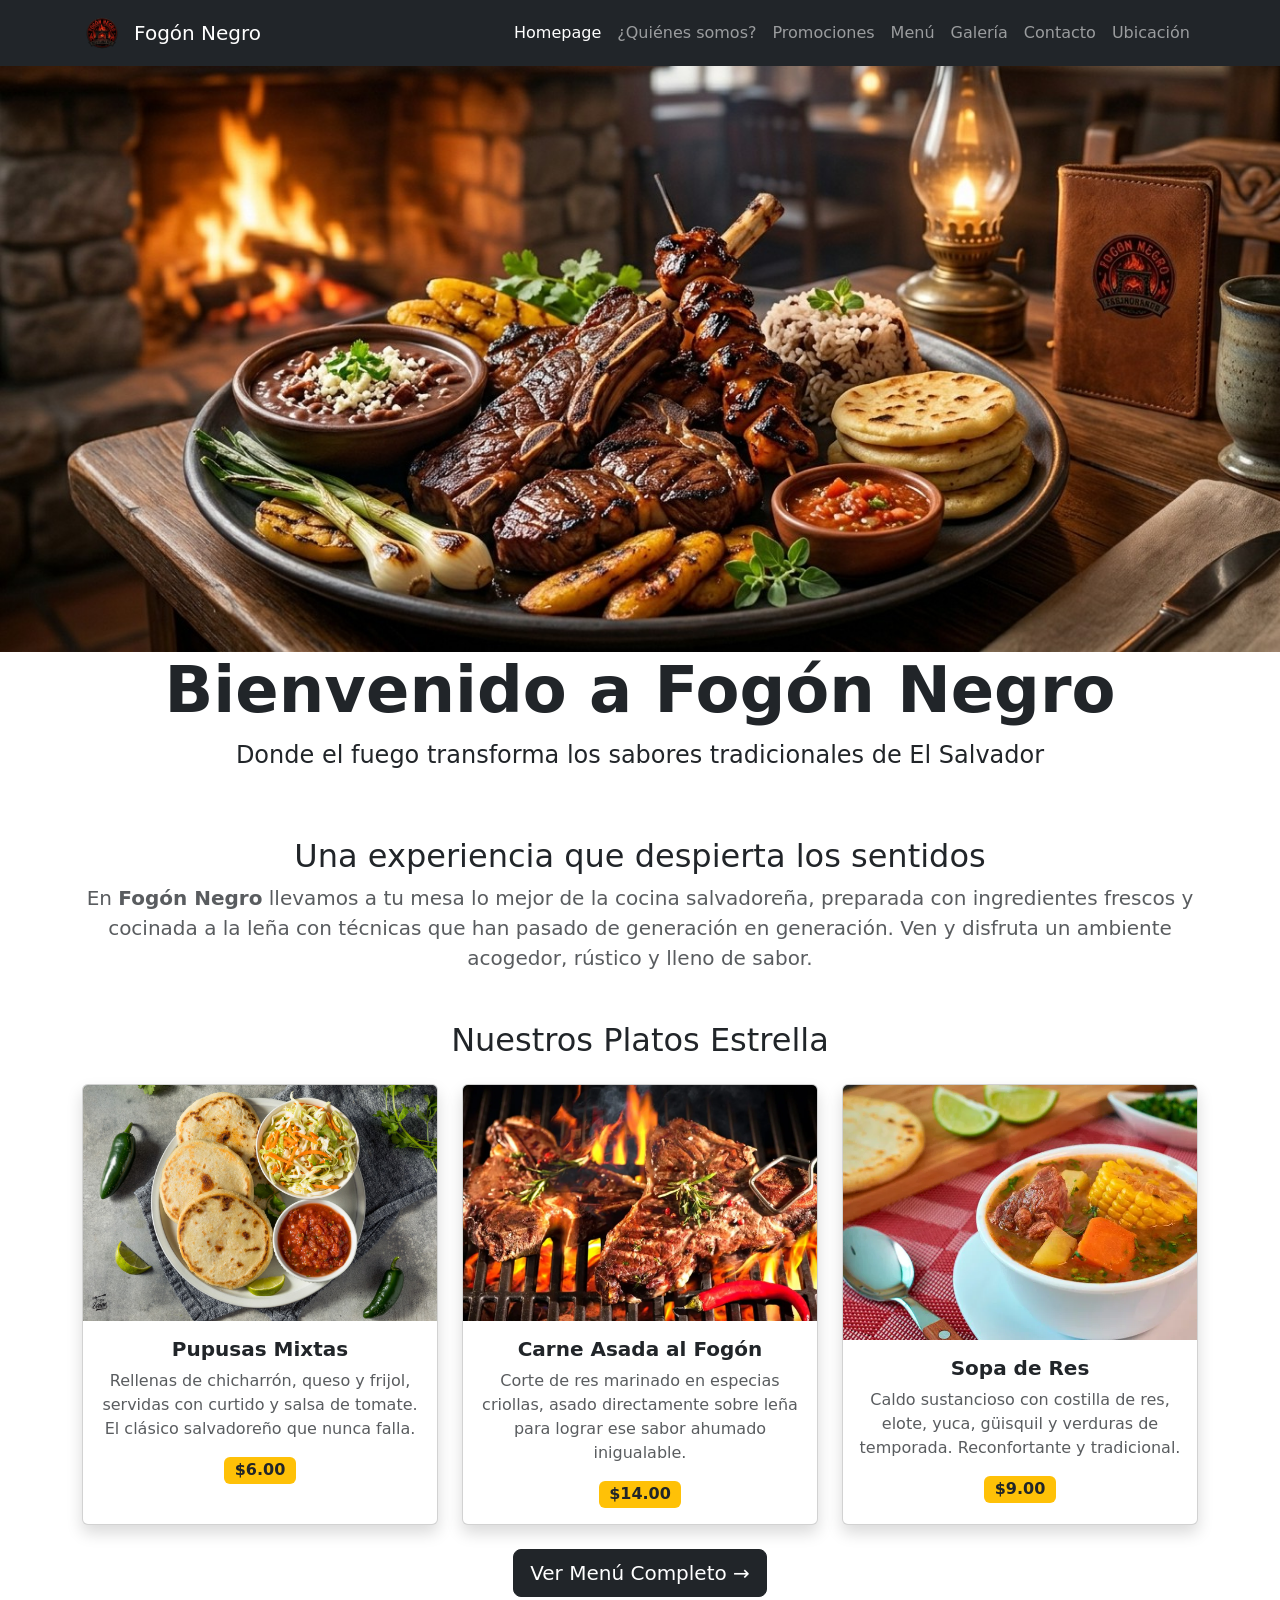
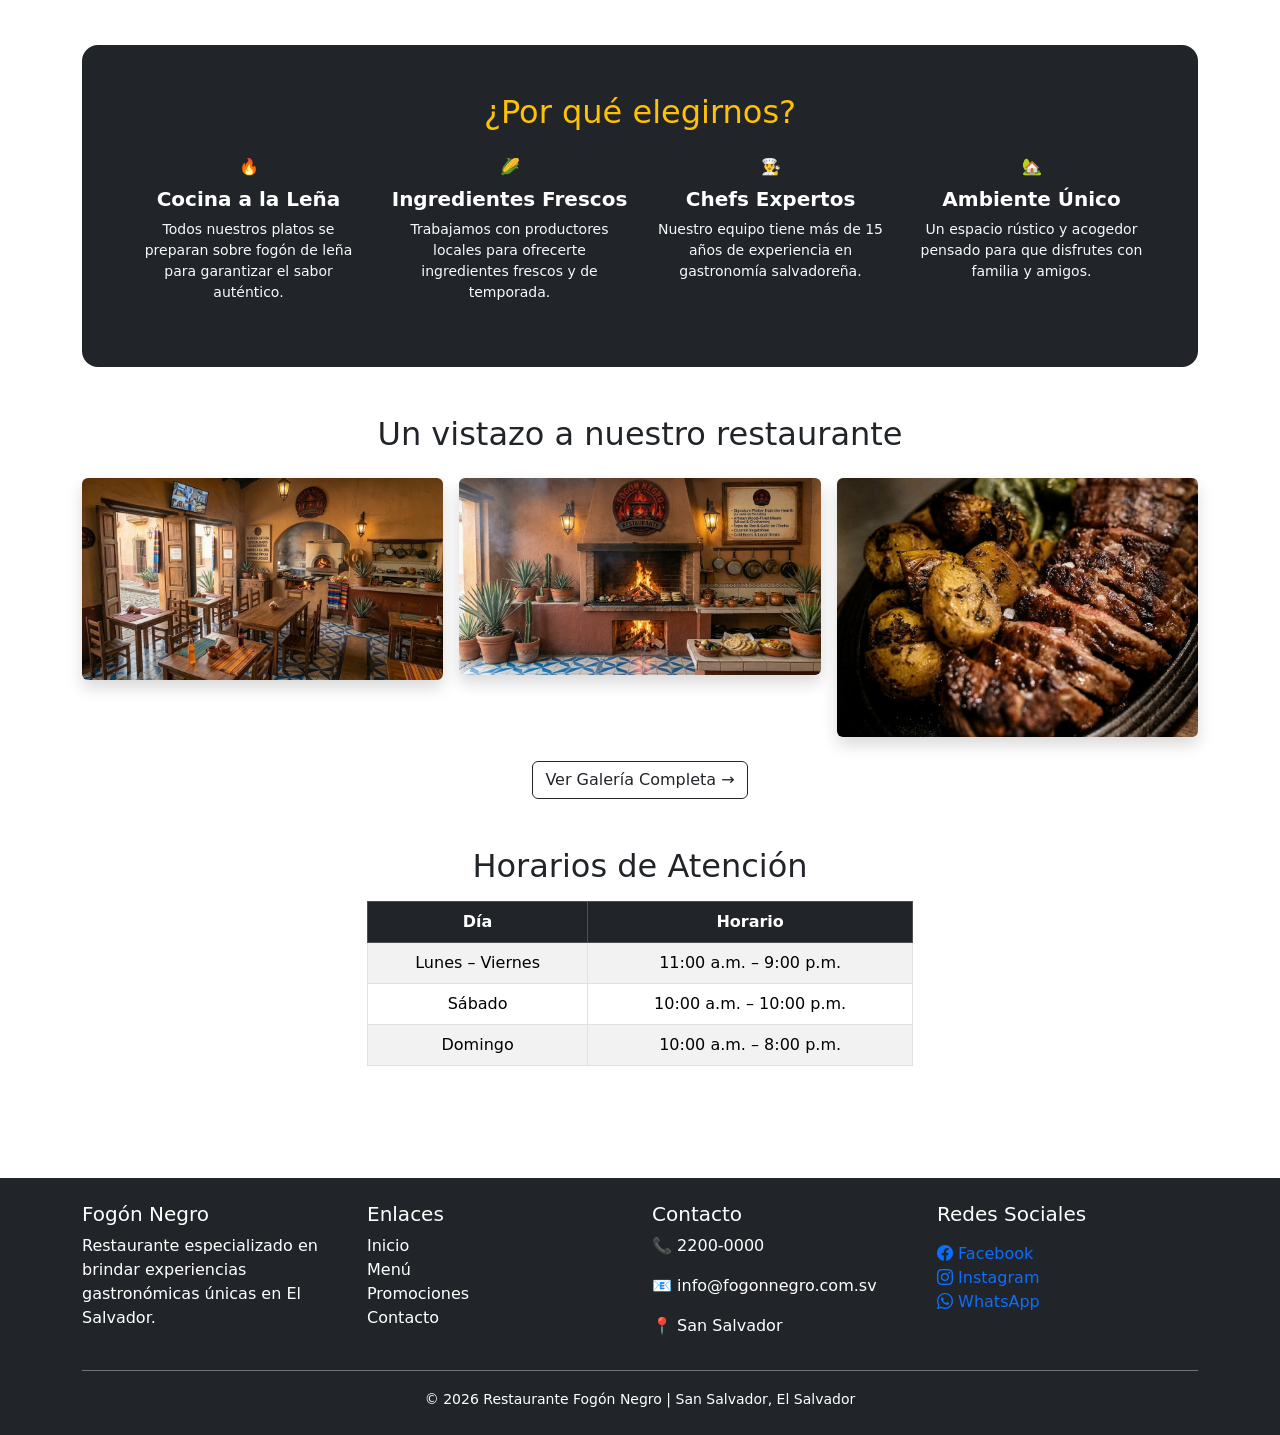
==== commit 2b8534f2: "a" ====
--- a/index.html
+++ b/index.html
@@ -192,9 +192,9 @@
                 <h5>Enlaces</h5>
                 <ul class="list-unstyled">
                     <li><a href="index.html" class="text-white text-decoration-none">Inicio</a></li>
-                    <li><a href="menu.html" class="text-white text-decoration-none">Menú</a></li>
-                    <li><a href="promociones.html" class="text-white text-decoration-none">Promociones</a></li>
-                    <li><a href="contacto.html" class="text-white text-decoration-none">Contacto</a></li>
+                    <li><a href="menu.html" target="_blank" class="text-white text-decoration-none">Menú</a></li>
+                    <li><a href="promociones.html" target="_blank" class="text-white text-decoration-none">Promociones</a></li>
+                    <li><a href="contacto.html" target="_blank" class="text-white text-decoration-none">Contacto</a></li>
                 </ul>
             </div>
 
